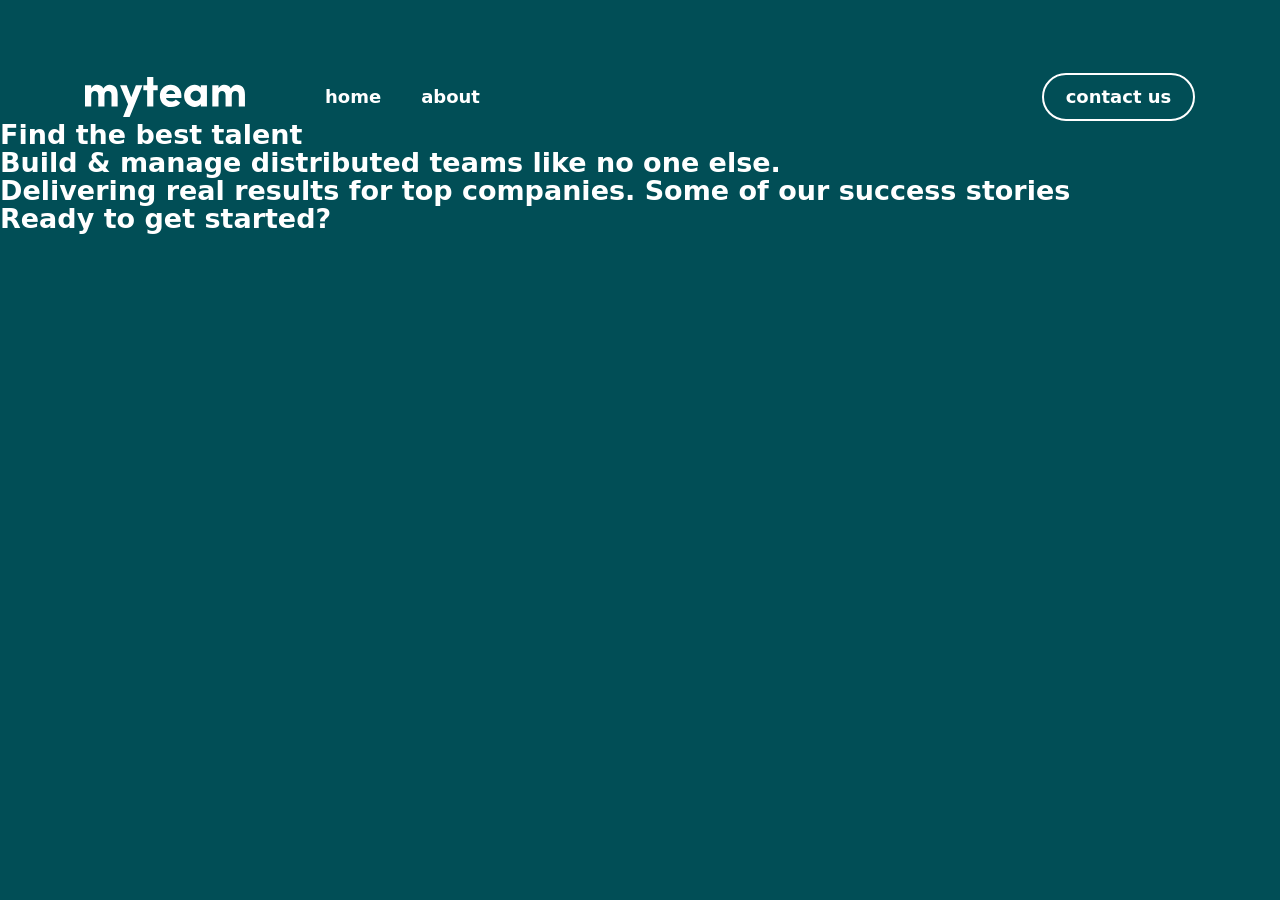
==== index.html @ d4f7af1f "PG-13: Implement desktop global navigation" ====
<!DOCTYPE html>
<html lang="en">
<head>
    <meta charset="UTF-8">
    <meta name="viewport" content="width=device-width, initial-scale=1.0">
    <title>Home</title>
    <link rel="stylesheet" href="./CSS/variables.css">
    <link rel="stylesheet" href="./CSS/global.css">
    <link rel="stylesheet" href="./CSS/home.css">
</head>
<body>
    <!-- Global header -->
    <header>
        <nav class="navigation" aria-label="Main">
            <img class="logo" src="./assets/icons/logo.svg" alt="website logo 'myteam'">
            <ul class="links">
                <li><a href="./index.html" aria-current="page">home</a></li>
                <li><a href="./about.html">about</a></li>
            </ul>
            <a class="contact-link" href="./contacts.html">contact us</a>
        </nav>
    </header>

    <main>
        <!-- Hero section -->
         <section class="hero">
            <h1>Find the best talent</h1>
            <!-- Description text and decorative elements needed -->
         </section>

         <!-- Features section -->
         <section class="features">
            <h2>Build &amp; manage distributed teams like no one else.</h2>
            <!-- Needs 3 feature cards to be added and icons, decorative elements -->
         </section>

         <!-- Testimonials section -->
         <section class="testimonials">
            <h2>Delivering real results for top companies. Some of our success stories</h2>
            <!-- Need to add 3 testimonials with quote, positions, images and decorative elements. Update h2 based on figma -->
         </section>

         <section class="cta">
            <h2>Ready to get started?</h2>
            <!-- Contact Us link, decorative elements needed -->
         </section>
    </main>

    <!-- Global footer -->
    <footer>
        <!-- Needs myteam logo -->
         <nav class="footer-navigation">
            <!-- Add home and About nav links -->
         </nav>
         <!-- Company address and phone number, social media links and copyright text needed -->
    </footer>
</body>
</html>
---- CSS/variables.css ----
:root {
    /* Primary colors */
    --midnight-green: rgb(1, 78, 86);
    --light-coral: rgb(246, 126, 126);
    --white: rgb(255, 255, 255);

    /* Secondary colors */
    --rapture-blue: rgb(121, 200, 199);
    --police-blue: rgb(44, 98, 105);
    --deep-jungle-green: rgb(0, 64, 71);
    --sacramento-state-green: rgb(1, 47, 52);
    --dark-green: rgb(0, 37, 41);

    /* Font family */
    --font-family: "Livvic", system-ui, -apple-system, "Segoe UI", Roboto, Helvetica, Arial, sans-serif;

    /* Font weight */
    --font-weight-medium: 500;
    --font-weight-semibold: 600;
    --font-weight-bold: 700;

    /* Font sizes */
    --font-size-h1-large: 100px;
    --font-size-h1-small: 64px;
    --font-size-h2: 48px;
    --font-size-h3: 18px;
    --font-size-body1: 18px;
    --font-size-body2: 15px;

    /* Line heights */
    --line-height-h1-large: 100px;
    --line-height-h1-small: 56px;
    --line-height-h2: 48px;
    --line-height-h3: 28px;
    --line-height-body1: 28px;
    --line-height-body2: 25px;
}
---- CSS/global.css ----
/* CSS reset */
*, *::before, *::after {
    box-sizing: border-box;
    margin: 0;
    padding: 0;
}

/* Base global styles */
body {
    font-family: var(--font-family);
    font-size: var(--font-size-body1);
    font-weight: var(--font-weight-semibold);
    line-height: var(--line-height-body1);
    background-color: var(--midnight-green);
    color: var(--white);
}

.navigation {
    max-width: 69.375rem;
    display: flex;
    align-items: center;
    margin-top: 4.56rem;
    margin-inline: auto;
}

.logo {
    width: 10rem;
    height: 2.5rem;
    margin-right: 5rem;
}

.navigation .links {
    display: inline-flex;
    height: 1.75rem;
    justify-content: center;
    align-items: center;
    gap: 2.5rem;
    list-style-type: none;
}

.navigation a {
    text-decoration: none;
    color: var(--white);
}

.navigation .contact-link {
    border-radius: 1.5rem;
    border: 2px solid var(--white);
    width: 9.5625rem;
    height: 3rem;
    display: flex;
    align-items: center;
    justify-content: center;
    margin-left: auto;
}
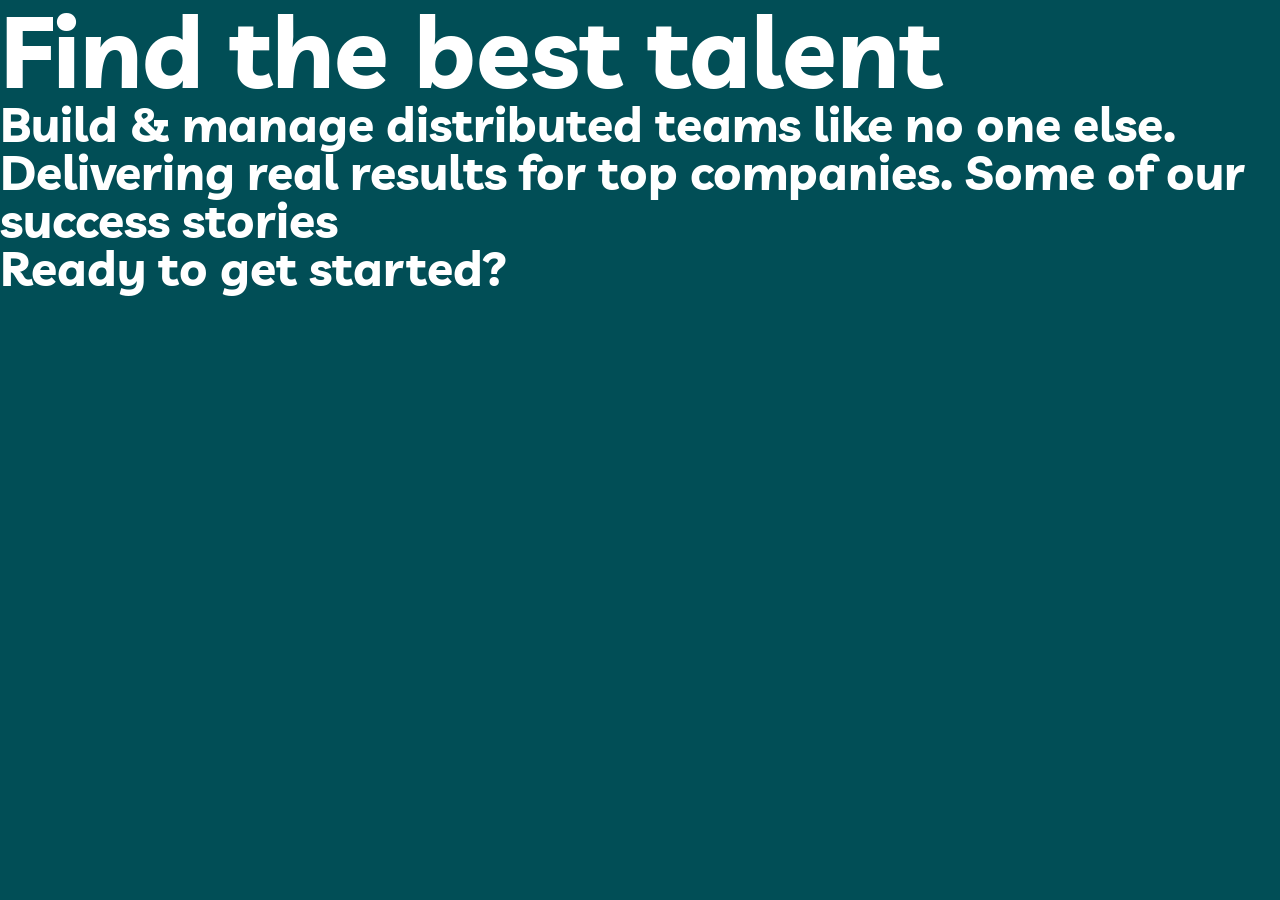
==== commit 5b6d7ee8: "Merge pull request #9 from laurynasp-droid/Task/PG-8 PG-8: Import and configure Livvic font" ====
--- a/index.html
+++ b/index.html
@@ -4,6 +4,9 @@
     <meta charset="UTF-8">
     <meta name="viewport" content="width=device-width, initial-scale=1.0">
     <title>Home</title>
+    <link rel="preconnect" href="https://fonts.googleapis.com">
+    <link rel="preconnect" href="https://fonts.gstatic.com" crossorigin>
+    <link rel="stylesheet" href="https://fonts.googleapis.com/css2?family=Livvic:ital,wght@0,500;0,600;0,700;1,500;1,600;1,700&display=swap">
     <link rel="stylesheet" href="./CSS/variables.css">
     <link rel="stylesheet" href="./CSS/global.css">
     <link rel="stylesheet" href="./CSS/home.css">
@@ -11,13 +14,8 @@
 <body>
     <!-- Global header -->
     <header>
-        <nav class="navigation" aria-label="Main">
-            <img class="logo" src="./assets/icons/logo.svg" alt="website logo 'myteam'">
-            <ul class="links">
-                <li><a href="./index.html" aria-current="page">home</a></li>
-                <li><a href="./about.html">about</a></li>
-            </ul>
-            <a class="contact-link" href="./contacts.html">contact us</a>
+        <nav class="navigation">
+            <!-- logo, navigation links and contact link here -->
         </nav>
     </header>
 
--- a/CSS/global.css
+++ b/CSS/global.css
@@ -15,41 +15,28 @@
     color: var(--white);
 }
 
-.navigation {
-    max-width: 69.375rem;
-    display: flex;
-    align-items: center;
-    margin-top: 4.56rem;
-    margin-inline: auto;
+/* Base typography */
+h1, h2, h3 {
+    font-family: var(--font-family);
+    font-weight: var(--font-weight-bold);
 }
 
-.logo {
-    width: 10rem;
-    height: 2.5rem;
-    margin-right: 5rem;
+h1 {
+    font-size: var(--font-size-h1-large);
+    line-height: var(--line-height-h1-large);
 }
 
-.navigation .links {
-    display: inline-flex;
-    height: 1.75rem;
-    justify-content: center;
-    align-items: center;
-    gap: 2.5rem;
-    list-style-type: none;
+h2 {
+    font-size: var(--font-size-h2);
+    line-height: var(--line-height-h2);
 }
 
-.navigation a {
-    text-decoration: none;
-    color: var(--white);
+h3 {
+    font-size: var(--font-size-h3);
+    line-height: var(--line-height-h3);
 }
 
-.navigation .contact-link {
-    border-radius: 1.5rem;
-    border: 2px solid var(--white);
-    width: 9.5625rem;
-    height: 3rem;
-    display: flex;
-    align-items: center;
-    justify-content: center;
-    margin-left: auto;
-}+/* Form controls don't inherit fonts by default */
+button, input, textarea, select {
+    font: inherit;
+}
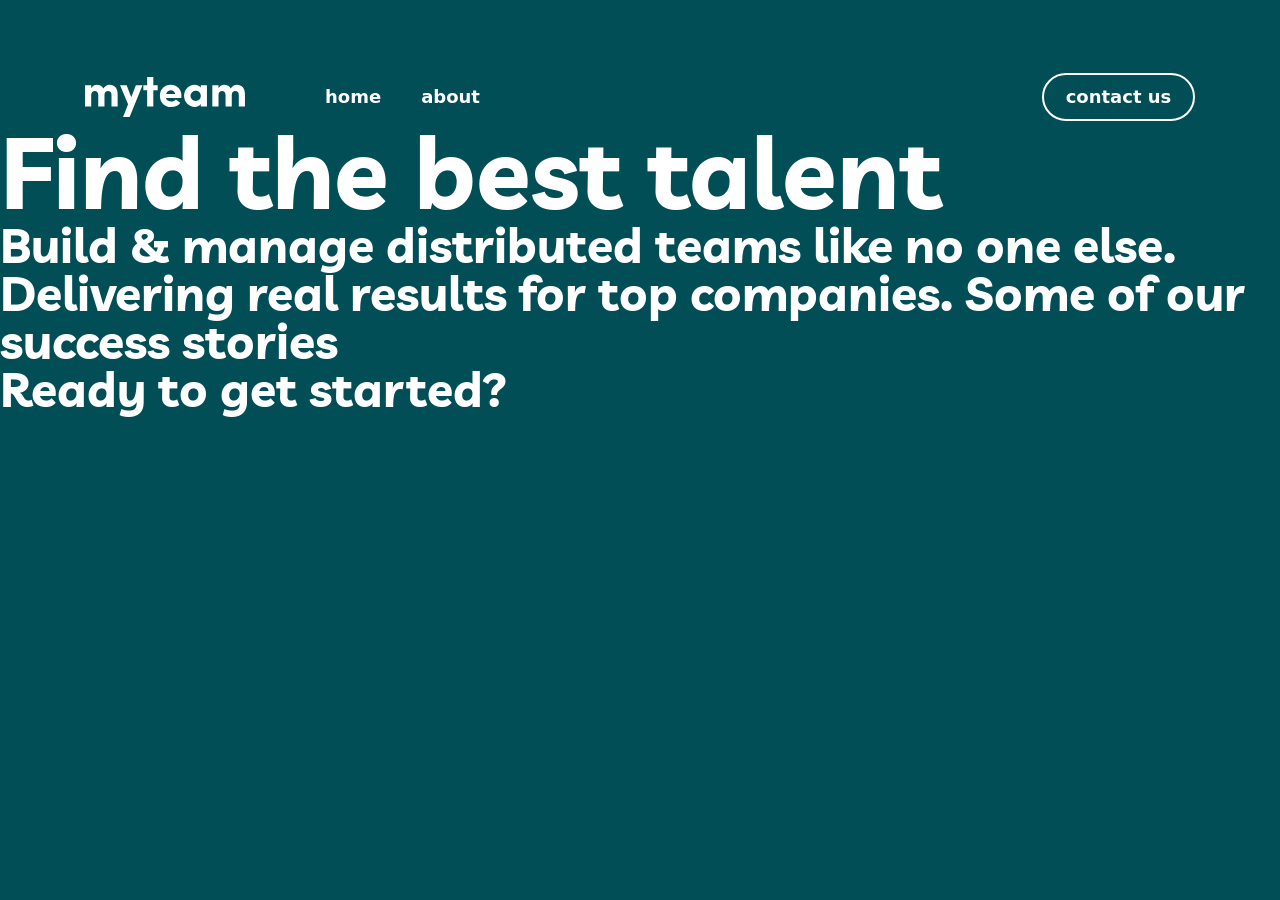
==== commit 1eceb74b: "Resolved global.css conflict" ====
--- a/index.html
+++ b/index.html
@@ -14,8 +14,13 @@
 <body>
     <!-- Global header -->
     <header>
-        <nav class="navigation">
-            <!-- logo, navigation links and contact link here -->
+        <nav class="navigation" aria-label="Main">
+            <img class="logo" src="./assets/icons/logo.svg" alt="website logo 'myteam'">
+            <ul class="links">
+                <li><a href="./index.html" aria-current="page">home</a></li>
+                <li><a href="./about.html">about</a></li>
+            </ul>
+            <a class="contact-link" href="./contacts.html">contact us</a>
         </nav>
     </header>
 
--- a/CSS/global.css
+++ b/CSS/global.css
@@ -15,6 +15,53 @@
     color: var(--white);
 }
 
+.navigation {
+    max-width: 69.375rem;
+    display: flex;
+    align-items: center;
+    margin-top: 4.56rem;
+    margin-inline: auto;
+}
+
+.logo {
+    width: 10rem;
+    height: 2.5rem;
+    margin-right: 5rem;
+}
+
+.navigation .links {
+    display: inline-flex;
+    height: 1.75rem;
+    justify-content: center;
+    align-items: center;
+    gap: 2.5rem;
+    list-style-type: none;
+}
+
+.navigation a {
+    text-decoration: none;
+    color: var(--white);
+}
+
+.navigation .contact-link {
+    border-radius: 1.5rem;
+    border: 2px solid var(--white);
+    width: 9.5625rem;
+    height: 3rem;
+    display: flex;
+    align-items: center;
+    justify-content: center;
+    margin-left: auto;
+}
+
+.navigation .contact-link:hover {
+    background-color: var(--white);
+    color: var(--dark-green);
+}
+
+.navigation .links a:hover {
+    color: var(--light-coral);
+}
 /* Base typography */
 h1, h2, h3 {
     font-family: var(--font-family);
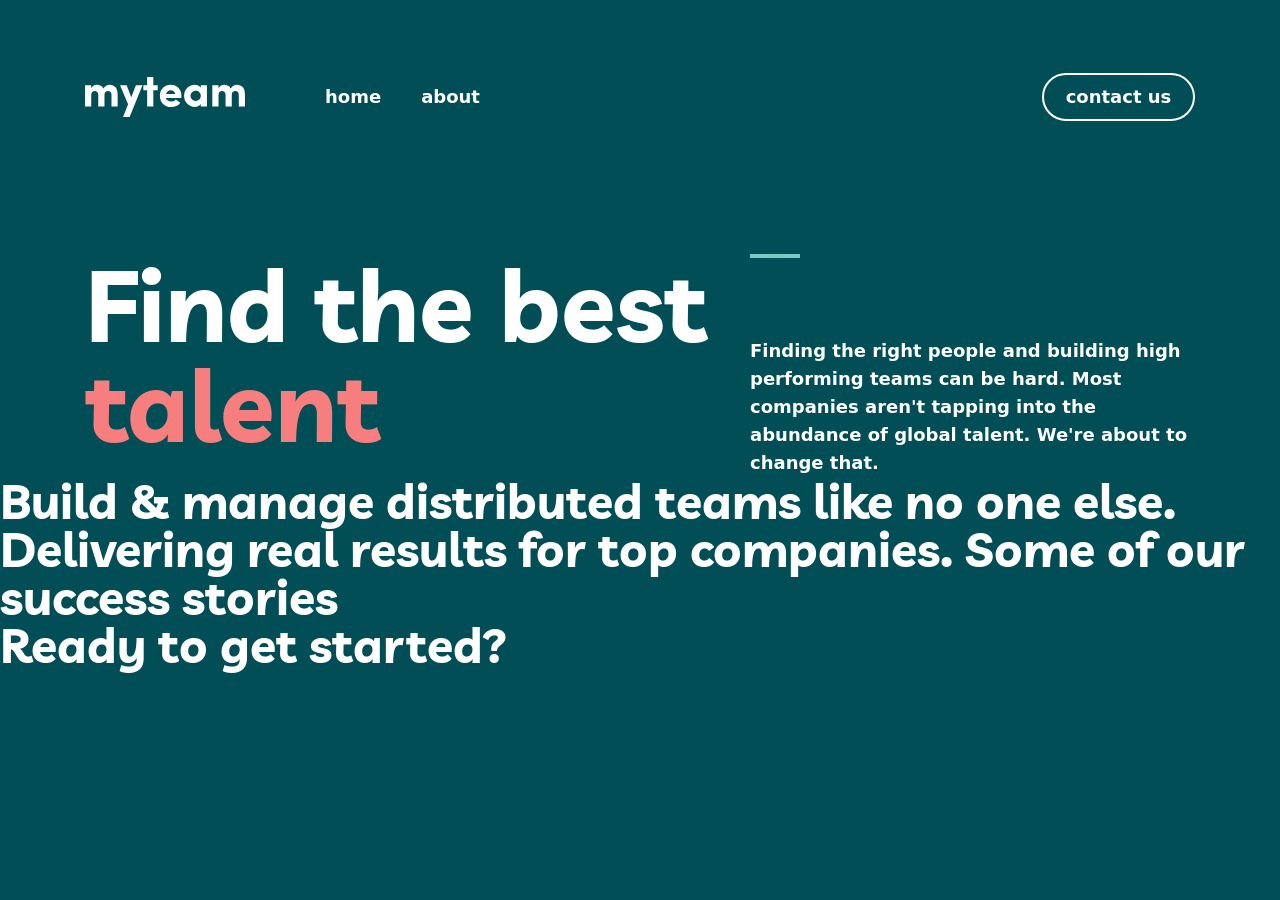
==== commit f5caf1f4: "PG-23: Implement hero layout on the desktop home page" ====
--- a/index.html
+++ b/index.html
@@ -27,8 +27,16 @@
     <main>
         <!-- Hero section -->
          <section class="hero">
-            <h1>Find the best talent</h1>
-            <!-- Description text and decorative elements needed -->
+            <div class="hero-content">
+                <h1>Find the best <span>talent</span></h1>
+
+                <article>
+                    <p>
+                    Finding the right people and building high performing teams can be hard. Most companies aren't tapping into the abundance of global talent. We're about to change that. 
+                    </p>
+                </article>
+            </div>
+            
          </section>
 
          <!-- Features section -->
--- a/CSS/home.css
+++ b/CSS/home.css
@@ -0,0 +1,28 @@
+.hero-content {
+    max-width: 69.375rem;
+    margin-inline: auto;
+    display: grid;
+    grid-template-columns: 635fr 445fr;
+    column-gap: 1.88rem;
+}
+
+.hero-content article {
+    display: flex;
+    flex-direction: column;
+    gap: 4.94rem;
+}
+
+.hero-content article::before {
+    content: "";
+    width: 3.125rem;
+    height: 0.25rem;
+    background-color: var(--rapture-blue);
+}
+
+.hero-content span {
+    color: var(--light-coral);
+}
+
+.hero {
+    margin-top: 8.31rem;
+}
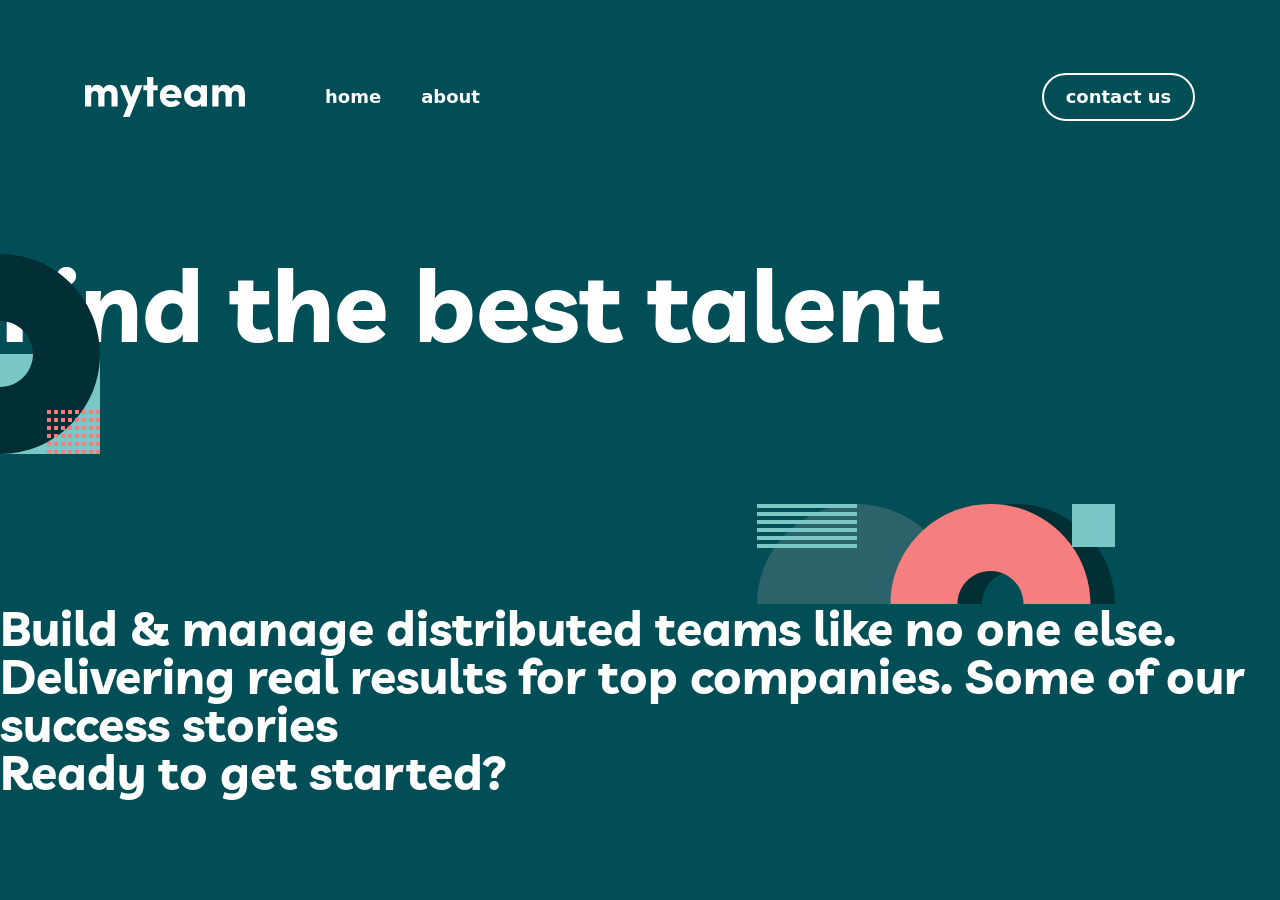
==== commit d9a76aee: "Merge pull request #8 from laurynasp-droid/Task/PG-13 PG-13: Implement desktop navigation and hover " ====
--- a/index.html
+++ b/index.html
@@ -27,16 +27,8 @@
     <main>
         <!-- Hero section -->
          <section class="hero">
-            <div class="hero-content">
-                <h1>Find the best <span>talent</span></h1>
-
-                <article>
-                    <p>
-                    Finding the right people and building high performing teams can be hard. Most companies aren't tapping into the abundance of global talent. We're about to change that. 
-                    </p>
-                </article>
-            </div>
-            
+            <h1>Find the best talent</h1>
+            <!-- Description text and decorative elements needed -->
          </section>
 
          <!-- Features section -->
--- a/CSS/home.css
+++ b/CSS/home.css
@@ -25,4 +25,31 @@
 
 .hero {
     margin-top: 8.31rem;
+    position: relative;
+    padding-bottom: 15.62rem;
+    overflow: hidden;
+}
+
+.hero::before {
+    content: "";
+    background-image: url("../assets/icons/Group_8.svg");
+    background-repeat: no-repeat;
+    background-size: contain;
+    width: 12.5rem;
+    height: 12.5rem;
+    position: absolute;
+    top: 0;
+    left: 0;
+}
+
+.hero::after {
+    content: "";
+    background-image: url("../assets/icons/Group_7.svg");
+    width: 22.375rem;
+    height: 12.5rem;
+    position: absolute;
+    right: 10.31rem;
+    bottom: 0;
+    background-repeat: no-repeat;
+    background-position: bottom;
 }
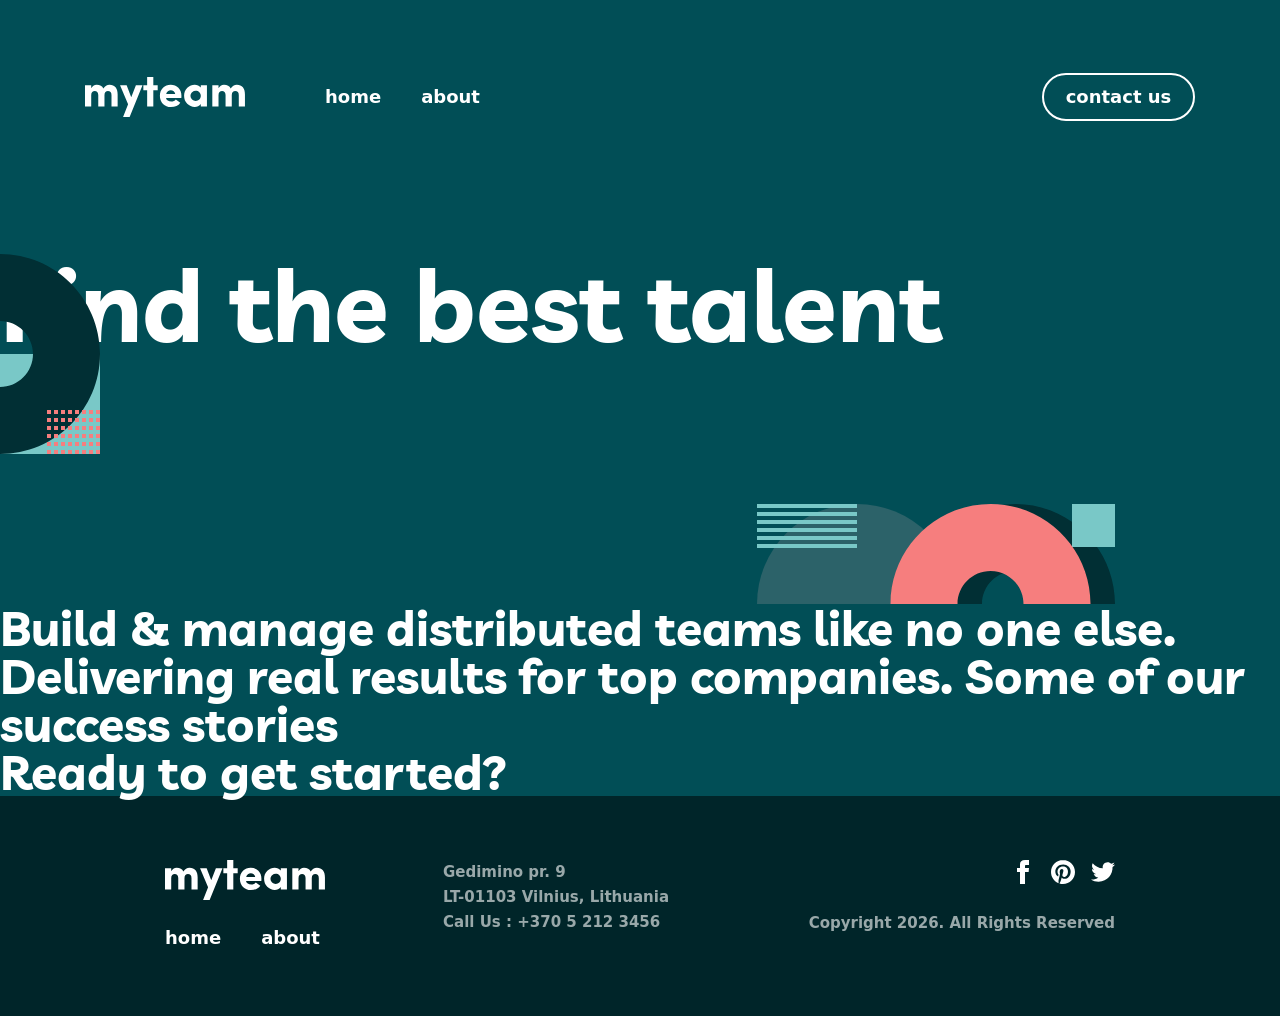
==== commit 731f8fd2: "PG-18: Add desktop footer with styles and social icons" ====
--- a/index.html
+++ b/index.html
@@ -10,6 +10,7 @@
     <link rel="stylesheet" href="./CSS/variables.css">
     <link rel="stylesheet" href="./CSS/global.css">
     <link rel="stylesheet" href="./CSS/home.css">
+    <script src="./js/main.js" defer></script>
 </head>
 <body>
     <!-- Global header -->
@@ -50,12 +51,6 @@
     </main>
 
     <!-- Global footer -->
-    <footer>
-        <!-- Needs myteam logo -->
-         <nav class="footer-navigation">
-            <!-- Add home and About nav links -->
-         </nav>
-         <!-- Company address and phone number, social media links and copyright text needed -->
-    </footer>
+    <site-footer></site-footer>
 </body>
 </html>
--- a/CSS/global.css
+++ b/CSS/global.css
@@ -87,3 +87,125 @@
 button, input, textarea, select {
     font: inherit;
 }
+
+/* Global footer */
+site-footer {
+    display: block;
+}
+
+.footer {
+    display: grid;
+    grid-template-columns: auto auto 1fr;
+    column-gap: 118px;
+    align-items: start;
+    padding: 64px 165px;
+    background-color: var(--dark-green);
+    font-size: var(--font-size-body2);
+    line-height: var(--line-height-body2);
+}
+
+.footer a {
+    color: inherit;
+    text-decoration: none;
+}
+
+.footer ul {
+    list-style: none;
+}
+
+.footer-logo {
+    display: block;
+    width: fit-content;
+}
+
+.footer-logo img {
+    display: block;
+}
+
+.footer-nav-list {
+    display: flex;
+    gap: 40px;
+    margin-top: 24px;
+    font-size: var(--font-size-body1);
+    line-height: var(--line-height-body1);
+    text-transform: lowercase;
+}
+
+.footer-nav-link {
+    transition: color 0.3s ease;
+}
+
+.footer-nav-link:hover,
+.footer-nav-link:focus-visible {
+    color: var(--light-coral);
+}
+
+.footer-nav-link:active {
+    color: var(--rapture-blue);
+}
+
+.footer-address {
+    font-style: normal;
+    opacity: 0.6;
+}
+
+.footer-phone {
+    transition: color 0.3s ease;
+}
+
+.footer-phone:hover,
+.footer-phone:focus-visible {
+    color: var(--light-coral);
+}
+
+.footer-meta {
+    display: flex;
+    flex-direction: column;
+    align-items: flex-end;
+    gap: 27px;
+}
+
+.footer-social {
+    display: flex;
+    align-items: center;
+    gap: 16px;
+}
+
+.footer-social-link {
+    display: block;
+    width: 24px;
+    height: 24px;
+    background-color: var(--white);
+    mask: center / contain no-repeat;
+    -webkit-mask: center / contain no-repeat;
+    transition: background-color 0.3s ease;
+}
+
+.footer-social-facebook {
+    mask-image: url("../assets/icons/facebook.svg");
+    -webkit-mask-image: url("../assets/icons/facebook.svg");
+}
+
+.footer-social-pinterest {
+    mask-image: url("../assets/icons/pinterest.svg");
+    -webkit-mask-image: url("../assets/icons/pinterest.svg");
+}
+
+.footer-social-twitter {
+    height: 20px;
+    mask-image: url("../assets/icons/twitter.svg");
+    -webkit-mask-image: url("../assets/icons/twitter.svg");
+}
+
+.footer-social-link:hover,
+.footer-social-link:focus-visible {
+    background-color: var(--light-coral);
+}
+
+.footer-social-link:active {
+    background-color: var(--rapture-blue);
+}
+
+.footer-copyright {
+    opacity: 0.6;
+}
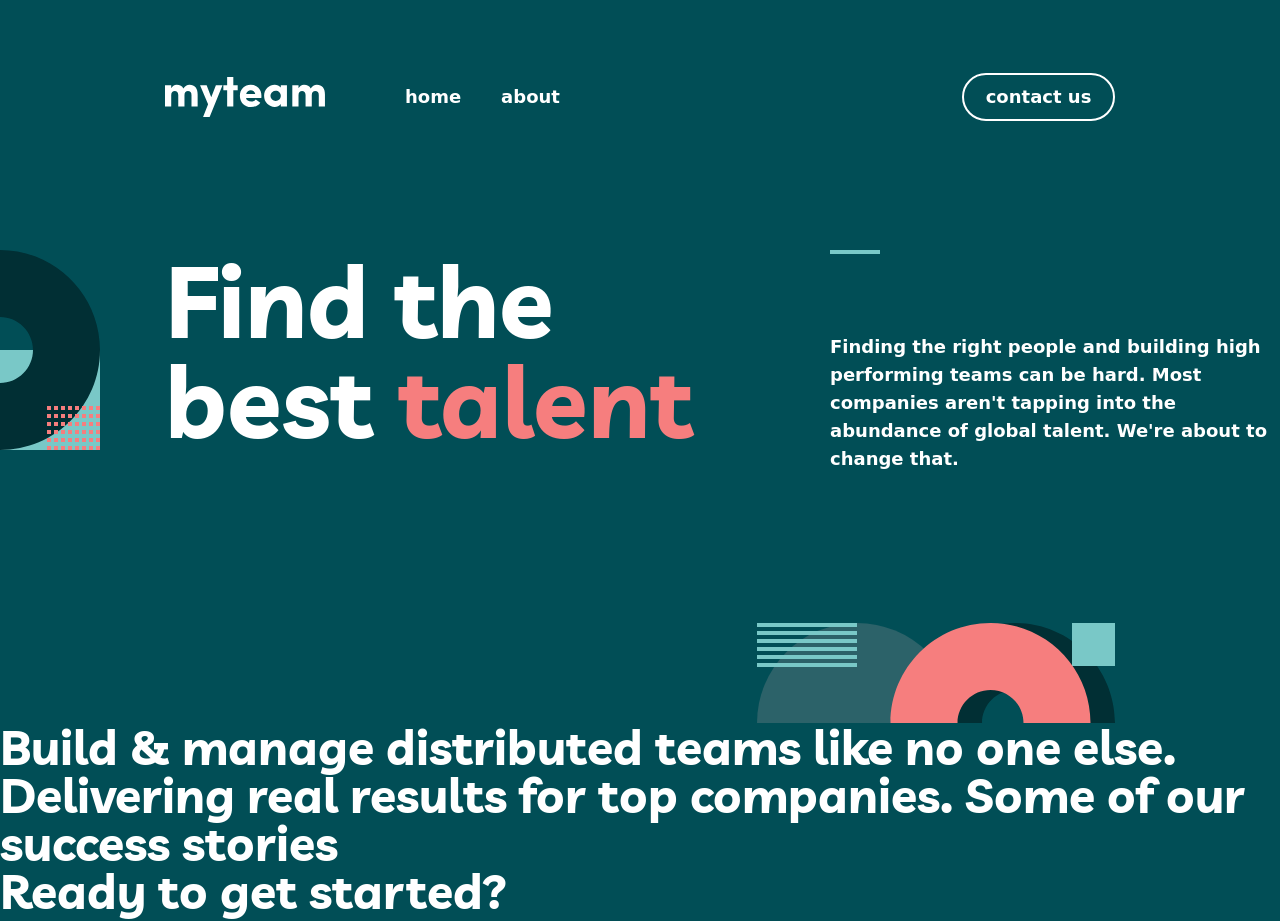
==== commit 0c61a08c: "Merge b3a885f882246784e7869ceeaa60361901031c8a into d9a76aee08889095e178ff1e3529bd57cb32863a" ====
--- a/index.html
+++ b/index.html
@@ -10,7 +10,6 @@
     <link rel="stylesheet" href="./CSS/variables.css">
     <link rel="stylesheet" href="./CSS/global.css">
     <link rel="stylesheet" href="./CSS/home.css">
-    <script src="./js/main.js" defer></script>
 </head>
 <body>
     <!-- Global header -->
@@ -28,8 +27,16 @@
     <main>
         <!-- Hero section -->
          <section class="hero">
-            <h1>Find the best talent</h1>
-            <!-- Description text and decorative elements needed -->
+            <div class="hero-content">
+                <h1>Find the best <span>talent</span></h1>
+
+                <article>
+                    <p>
+                    Finding the right people and building high performing teams can be hard. Most companies aren't tapping into the abundance of global talent. We're about to change that. 
+                    </p>
+                </article>
+            </div>
+            
          </section>
 
          <!-- Features section -->
@@ -51,6 +58,12 @@
     </main>
 
     <!-- Global footer -->
-    <site-footer></site-footer>
+    <footer>
+        <!-- Needs myteam logo -->
+         <nav class="footer-navigation">
+            <!-- Add home and About nav links -->
+         </nav>
+         <!-- Company address and phone number, social media links and copyright text needed -->
+    </footer>
 </body>
 </html>
--- a/CSS/global.css
+++ b/CSS/global.css
@@ -20,7 +20,7 @@
     display: flex;
     align-items: center;
     margin-top: 4.56rem;
-    margin-inline: auto;
+    margin-inline: 10.31rem;
 }
 
 .logo {
@@ -87,125 +87,3 @@
 button, input, textarea, select {
     font: inherit;
 }
-
-/* Global footer */
-site-footer {
-    display: block;
-}
-
-.footer {
-    display: grid;
-    grid-template-columns: auto auto 1fr;
-    column-gap: 118px;
-    align-items: start;
-    padding: 64px 165px;
-    background-color: var(--dark-green);
-    font-size: var(--font-size-body2);
-    line-height: var(--line-height-body2);
-}
-
-.footer a {
-    color: inherit;
-    text-decoration: none;
-}
-
-.footer ul {
-    list-style: none;
-}
-
-.footer-logo {
-    display: block;
-    width: fit-content;
-}
-
-.footer-logo img {
-    display: block;
-}
-
-.footer-nav-list {
-    display: flex;
-    gap: 40px;
-    margin-top: 24px;
-    font-size: var(--font-size-body1);
-    line-height: var(--line-height-body1);
-    text-transform: lowercase;
-}
-
-.footer-nav-link {
-    transition: color 0.3s ease;
-}
-
-.footer-nav-link:hover,
-.footer-nav-link:focus-visible {
-    color: var(--light-coral);
-}
-
-.footer-nav-link:active {
-    color: var(--rapture-blue);
-}
-
-.footer-address {
-    font-style: normal;
-    opacity: 0.6;
-}
-
-.footer-phone {
-    transition: color 0.3s ease;
-}
-
-.footer-phone:hover,
-.footer-phone:focus-visible {
-    color: var(--light-coral);
-}
-
-.footer-meta {
-    display: flex;
-    flex-direction: column;
-    align-items: flex-end;
-    gap: 27px;
-}
-
-.footer-social {
-    display: flex;
-    align-items: center;
-    gap: 16px;
-}
-
-.footer-social-link {
-    display: block;
-    width: 24px;
-    height: 24px;
-    background-color: var(--white);
-    mask: center / contain no-repeat;
-    -webkit-mask: center / contain no-repeat;
-    transition: background-color 0.3s ease;
-}
-
-.footer-social-facebook {
-    mask-image: url("../assets/icons/facebook.svg");
-    -webkit-mask-image: url("../assets/icons/facebook.svg");
-}
-
-.footer-social-pinterest {
-    mask-image: url("../assets/icons/pinterest.svg");
-    -webkit-mask-image: url("../assets/icons/pinterest.svg");
-}
-
-.footer-social-twitter {
-    height: 20px;
-    mask-image: url("../assets/icons/twitter.svg");
-    -webkit-mask-image: url("../assets/icons/twitter.svg");
-}
-
-.footer-social-link:hover,
-.footer-social-link:focus-visible {
-    background-color: var(--light-coral);
-}
-
-.footer-social-link:active {
-    background-color: var(--rapture-blue);
-}
-
-.footer-copyright {
-    opacity: 0.6;
-}
--- a/CSS/home.css
+++ b/CSS/home.css
@@ -1,8 +1,8 @@
 .hero-content {
     max-width: 69.375rem;
-    margin-inline: auto;
+    margin-inline: 10.31rem;
     display: grid;
-    grid-template-columns: 635fr 445fr;
+    grid-template-columns: 39.6875rem 27.8125rem;
     column-gap: 1.88rem;
 }
 
@@ -24,7 +24,7 @@
 }
 
 .hero {
-    margin-top: 8.31rem;
+    margin-top: 8.06rem;
     position: relative;
     padding-bottom: 15.62rem;
     overflow: hidden;
@@ -51,5 +51,9 @@
     right: 10.31rem;
     bottom: 0;
     background-repeat: no-repeat;
-    background-position: bottom;
+    background-position: bottom right;
+}
+
+.hero-content h1 {
+    padding-right: 1rem;
 }
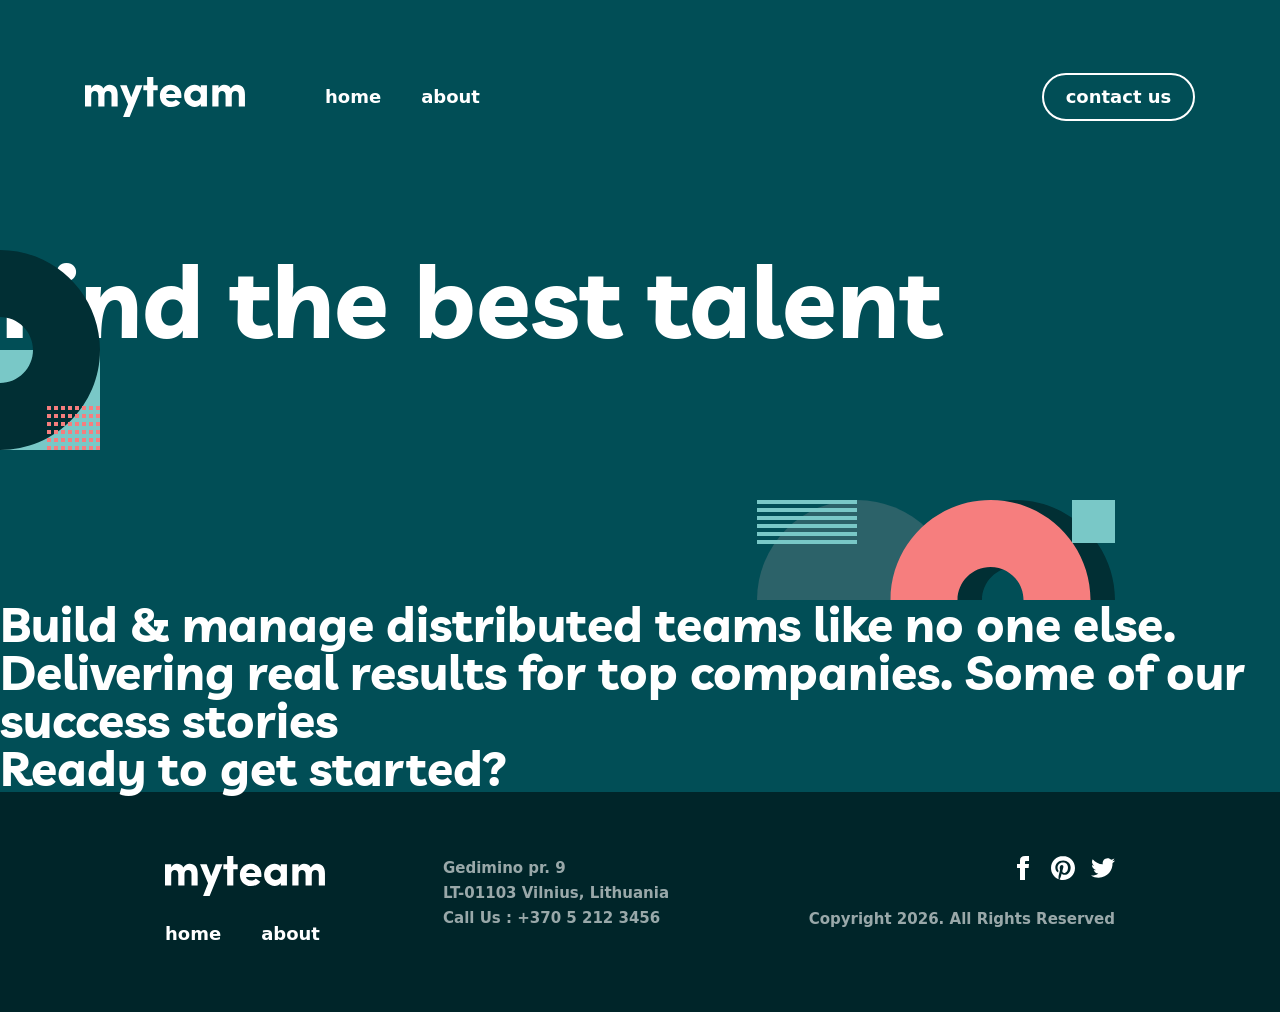
==== commit f079c544: "Merge c4af3ad001af5c290fd521cd6cc803b20a20b49a into d9a76aee08889095e178ff1e3529bd57cb32863a" ====
--- a/index.html
+++ b/index.html
@@ -10,6 +10,7 @@
     <link rel="stylesheet" href="./CSS/variables.css">
     <link rel="stylesheet" href="./CSS/global.css">
     <link rel="stylesheet" href="./CSS/home.css">
+    <script src="./js/main.js" defer></script>
 </head>
 <body>
     <!-- Global header -->
@@ -27,16 +28,8 @@
     <main>
         <!-- Hero section -->
          <section class="hero">
-            <div class="hero-content">
-                <h1>Find the best <span>talent</span></h1>
-
-                <article>
-                    <p>
-                    Finding the right people and building high performing teams can be hard. Most companies aren't tapping into the abundance of global talent. We're about to change that. 
-                    </p>
-                </article>
-            </div>
-            
+            <h1>Find the best talent</h1>
+            <!-- Description text and decorative elements needed -->
          </section>
 
          <!-- Features section -->
@@ -58,12 +51,6 @@
     </main>
 
     <!-- Global footer -->
-    <footer>
-        <!-- Needs myteam logo -->
-         <nav class="footer-navigation">
-            <!-- Add home and About nav links -->
-         </nav>
-         <!-- Company address and phone number, social media links and copyright text needed -->
-    </footer>
+    <site-footer></site-footer>
 </body>
 </html>
--- a/CSS/global.css
+++ b/CSS/global.css
@@ -20,7 +20,7 @@
     display: flex;
     align-items: center;
     margin-top: 4.56rem;
-    margin-inline: 10.31rem;
+    margin-inline: auto;
 }
 
 .logo {
@@ -87,3 +87,125 @@
 button, input, textarea, select {
     font: inherit;
 }
+
+/* Global footer */
+site-footer {
+    display: block;
+}
+
+.footer {
+    display: grid;
+    grid-template-columns: auto auto 1fr;
+    column-gap: 118px;
+    align-items: start;
+    padding: 64px 165px;
+    background-color: var(--dark-green);
+    font-size: var(--font-size-body2);
+    line-height: var(--line-height-body2);
+}
+
+.footer a {
+    color: inherit;
+    text-decoration: none;
+}
+
+.footer ul {
+    list-style: none;
+}
+
+.footer-logo {
+    display: block;
+    width: fit-content;
+}
+
+.footer-logo img {
+    display: block;
+}
+
+.footer-nav-list {
+    display: flex;
+    gap: 40px;
+    margin-top: 24px;
+    font-size: var(--font-size-body1);
+    line-height: var(--line-height-body1);
+    text-transform: lowercase;
+}
+
+.footer-nav-link {
+    transition: color 0.3s ease;
+}
+
+.footer-nav-link:hover,
+.footer-nav-link:focus-visible {
+    color: var(--light-coral);
+}
+
+.footer-nav-link:active {
+    color: var(--rapture-blue);
+}
+
+.footer-address {
+    font-style: normal;
+    opacity: 0.6;
+}
+
+.footer-phone {
+    transition: color 0.3s ease;
+}
+
+.footer-phone:hover,
+.footer-phone:focus-visible {
+    color: var(--light-coral);
+}
+
+.footer-meta {
+    display: flex;
+    flex-direction: column;
+    align-items: flex-end;
+    gap: 27px;
+}
+
+.footer-social {
+    display: flex;
+    align-items: center;
+    gap: 16px;
+}
+
+.footer-social-link {
+    display: block;
+    width: 24px;
+    height: 24px;
+    background-color: var(--white);
+    mask: center / contain no-repeat;
+    -webkit-mask: center / contain no-repeat;
+    transition: background-color 0.3s ease;
+}
+
+.footer-social-facebook {
+    mask-image: url("../assets/icons/facebook.svg");
+    -webkit-mask-image: url("../assets/icons/facebook.svg");
+}
+
+.footer-social-pinterest {
+    mask-image: url("../assets/icons/pinterest.svg");
+    -webkit-mask-image: url("../assets/icons/pinterest.svg");
+}
+
+.footer-social-twitter {
+    height: 20px;
+    mask-image: url("../assets/icons/twitter.svg");
+    -webkit-mask-image: url("../assets/icons/twitter.svg");
+}
+
+.footer-social-link:hover,
+.footer-social-link:focus-visible {
+    background-color: var(--light-coral);
+}
+
+.footer-social-link:active {
+    background-color: var(--rapture-blue);
+}
+
+.footer-copyright {
+    opacity: 0.6;
+}
